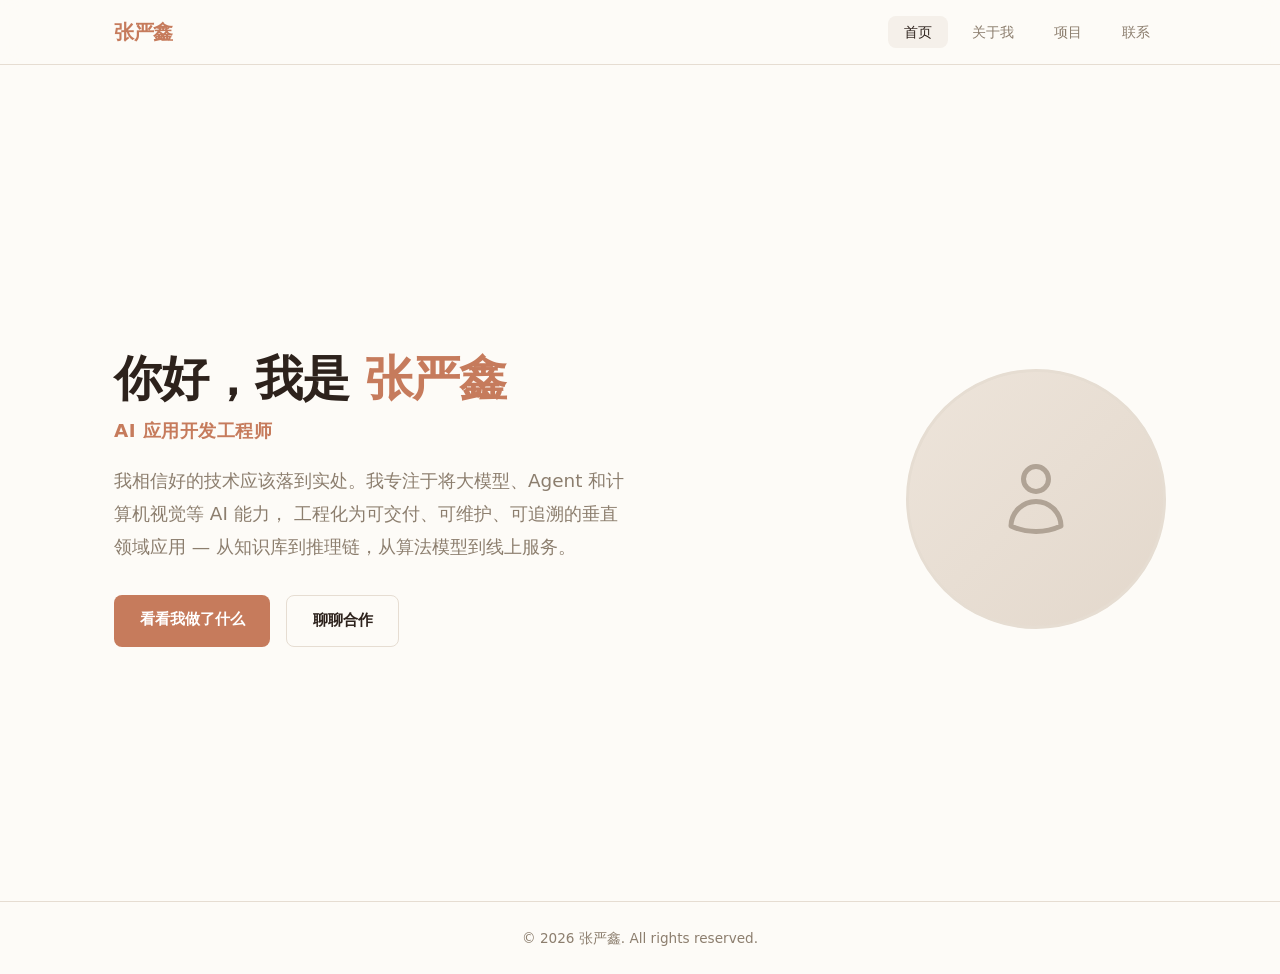
==== index.html @ 883439bf "Initial commit: personal portfolio website - Home page with bio and photo placeholder - About page w" ====
<!DOCTYPE html>
<html lang="zh-CN">
<head>
  <meta charset="UTF-8">
  <meta name="viewport" content="width=device-width, initial-scale=1.0">
  <title>张严鑫 — AI 应用开发工程师</title>
  <link rel="stylesheet" href="css/style.css">
</head>
<body>
  <nav class="navbar">
    <div class="nav-container">
      <a href="index.html" class="nav-logo">张严鑫</a>
      <ul class="nav-links">
        <li><a href="index.html" class="active">首页</a></li>
        <li><a href="about.html">关于我</a></li>
        <li><a href="projects.html">项目</a></li>
        <li><a href="contact.html">联系</a></li>
      </ul>
    </div>
  </nav>

  <main>
    <section class="hero">
      <div class="hero-content">
        <h1>你好，我是 <span class="highlight">张严鑫</span></h1>
        <p class="role">AI 应用开发工程师</p>
        <p class="subtitle">
          我相信好的技术应该落到实处。我专注于将大模型、Agent 和计算机视觉等 AI 能力，
          工程化为可交付、可维护、可追溯的垂直领域应用 — 从知识库到推理链，从算法模型到线上服务。
        </p>
        <div class="cta-buttons">
          <a href="projects.html" class="btn btn-primary">看看我做了什么</a>
          <a href="contact.html" class="btn btn-outline">聊聊合作</a>
        </div>
      </div>
      <div class="hero-photo">
        <div class="photo-placeholder">
          <svg xmlns="http://www.w3.org/2000/svg" fill="none" viewBox="0 0 24 24" stroke-width="1.5" stroke="currentColor">
            <path stroke-linecap="round" stroke-linejoin="round" d="M15.75 6a3.75 3.75 0 1 1-7.5 0 3.75 3.75 0 0 1 7.5 0ZM4.501 20.118a7.5 7.5 0 0 1 14.998 0A17.933 17.933 0 0 1 12 21.75c-2.676 0-5.216-.584-7.499-1.632Z" />
          </svg>
        </div>
      </div>
    </section>
  </main>

  <footer>
    <p>&copy; 2026 张严鑫. All rights reserved.</p>
  </footer>
</body>
</html>
---- css/style.css ----
/* ===== Reset & Base ===== */
*,
*::before,
*::after {
  margin: 0;
  padding: 0;
  box-sizing: border-box;
}

:root {
  --cream: #fdfbf7;
  --cream-dark: #f5f0ea;
  --surface: #ede4da;
  --surface-hover: #e3d8cc;
  --accent: #c67b5c;
  --accent-hover: #b56547;
  --accent-light: #d4845f;
  --text-primary: #2d221c;
  --text-secondary: #8c7e6e;
  --text-muted: #b0a395;
  --border: #e6ddd2;
  --radius: 8px;
  --transition: 0.2s ease;
}

html {
  scroll-behavior: smooth;
}

body {
  font-family: 'Inter', 'Segoe UI', 'PingFang SC', 'Microsoft YaHei', system-ui, -apple-system, sans-serif;
  background-color: var(--cream);
  color: var(--text-primary);
  line-height: 1.8;
  min-height: 100vh;
  display: flex;
  flex-direction: column;
}

/* ===== Navigation ===== */
.navbar {
  background-color: rgba(253, 251, 247, 0.9);
  backdrop-filter: blur(12px);
  border-bottom: 1px solid var(--border);
  position: sticky;
  top: 0;
  z-index: 100;
}

.nav-container {
  max-width: 1100px;
  margin: 0 auto;
  padding: 0 1.5rem;
  display: flex;
  align-items: center;
  justify-content: space-between;
  height: 64px;
}

.nav-logo {
  font-size: 1.25rem;
  font-weight: 700;
  color: var(--accent);
  text-decoration: none;
  letter-spacing: -0.5px;
}

.nav-links {
  display: flex;
  gap: 0.5rem;
  list-style: none;
}

.nav-links a {
  color: var(--text-secondary);
  text-decoration: none;
  padding: 0.5rem 1rem;
  border-radius: var(--radius);
  font-size: 0.9rem;
  font-weight: 500;
  transition: color var(--transition), background-color var(--transition);
}

.nav-links a:hover,
.nav-links a.active {
  color: var(--text-primary);
  background-color: var(--cream-dark);
}

/* ===== Main Content ===== */
main {
  flex: 1;
}

/* ===== Hero Section (Home) ===== */
.hero {
  max-width: 1100px;
  margin: 0 auto;
  padding: 6rem 1.5rem 4rem;
  display: flex;
  align-items: center;
  gap: 4rem;
  min-height: calc(100vh - 64px);
}

.hero-content {
  flex: 1;
}

.hero-content h1 {
  font-size: 3rem;
  font-weight: 800;
  line-height: 1.15;
  margin-bottom: 0.5rem;
  letter-spacing: -1px;
}

.hero-content h1 .highlight {
  color: var(--accent);
}

.hero-content .role {
  font-size: 1.15rem;
  color: var(--accent);
  font-weight: 600;
  margin-bottom: 1rem;
  letter-spacing: 0.5px;
  text-transform: uppercase;
}

.hero-content .subtitle {
  font-size: 1.15rem;
  color: var(--text-secondary);
  margin-bottom: 2rem;
  max-width: 520px;
}

.hero-content .cta-buttons {
  display: flex;
  gap: 1rem;
  flex-wrap: wrap;
}

.btn {
  display: inline-block;
  padding: 0.7rem 1.6rem;
  border-radius: var(--radius);
  font-size: 0.95rem;
  font-weight: 600;
  text-decoration: none;
  cursor: pointer;
  border: none;
  transition: background-color var(--transition), transform var(--transition);
}

.btn-primary {
  background-color: var(--accent);
  color: #fff;
}

.btn-primary:hover {
  background-color: var(--accent-hover);
  transform: translateY(-1px);
}

.btn-outline {
  background-color: transparent;
  color: var(--text-primary);
  border: 1px solid var(--border);
}

.btn-outline:hover {
  background-color: var(--cream-dark);
  transform: translateY(-1px);
}

/* Photo Placeholder */
.hero-photo {
  flex-shrink: 0;
}

.photo-placeholder {
  width: 260px;
  height: 260px;
  border-radius: 50%;
  background: linear-gradient(135deg, var(--surface), var(--surface-hover));
  border: 3px solid var(--border);
  display: flex;
  align-items: center;
  justify-content: center;
}

.photo-placeholder svg {
  width: 80px;
  height: 80px;
  color: var(--text-muted);
}

/* ===== Section Headers ===== */
.page-header {
  max-width: 1100px;
  margin: 0 auto;
  padding: 3rem 1.5rem 0;
}

.page-header h2 {
  font-size: 2rem;
  font-weight: 700;
  letter-spacing: -0.5px;
}

.page-header p {
  color: var(--text-secondary);
  margin-top: 0.5rem;
  max-width: 600px;
}

/* ===== Content Sections (About, Projects, Contact) ===== */
.content-section {
  max-width: 1100px;
  margin: 0 auto;
  padding: 3rem 1.5rem;
}

img {
  max-width: 100%;
  height: auto;
  display: block;
}

/* Prevent long strings from breaking layout */
h1, h2, h3, h4, p, a, .contact-info, .timeline-content, .project-card {
  overflow-wrap: break-word;
  word-break: break-word;
}

/* About */
.bio {
  max-width: 680px;
  margin-bottom: 3rem;
}

.bio p {
  font-size: 1.15rem;
  color: var(--text-secondary);
  line-height: 1.8;
}

.about-grid {
  display: grid;
  grid-template-columns: 1fr 1fr;
  gap: 3rem;
}

/* Skill categories */
.skill-categories {
  display: flex;
  flex-direction: column;
  gap: 1.25rem;
  margin-top: 1rem;
}

.skill-cat h4 {
  font-size: 0.85rem;
  font-weight: 600;
  color: var(--text-primary);
  margin-bottom: 0.4rem;
}

.skill-tags {
  display: flex;
  flex-wrap: wrap;
  gap: 0.5rem;
  margin-top: 1rem;
}

.skill-tag {
  background-color: var(--surface);
  color: var(--accent);
  padding: 0.35rem 0.9rem;
  border-radius: 999px;
  font-size: 0.85rem;
  font-weight: 500;
}

/* Timeline */
.timeline {
  position: relative;
  padding-left: 1.5rem;
  margin-top: 1rem;
}

.timeline::before {
  content: '';
  position: absolute;
  left: 0;
  top: 0.4rem;
  bottom: 0;
  width: 1px;
  background-color: var(--border);
}

.timeline-item {
  position: relative;
  padding-bottom: 2rem;
}

.timeline-item:last-child {
  padding-bottom: 0;
}

.timeline-dot {
  position: absolute;
  left: -1.9rem;
  top: 0.35rem;
  width: 10px;
  height: 10px;
  border-radius: 50%;
  background-color: var(--accent);
}

.timeline-date {
  font-size: 0.78rem;
  font-weight: 600;
  text-transform: uppercase;
  letter-spacing: 1px;
  color: var(--accent);
}

.timeline-content h4 {
  font-size: 1rem;
  margin: 0.15rem 0 0.1rem;
}

.timeline-org {
  font-size: 0.85rem;
  color: var(--text-muted);
  margin-bottom: 0.4rem;
}

.timeline-content p {
  font-size: 0.9rem;
  color: var(--text-secondary);
  line-height: 1.65;
}

/* Projects */
.project-grid {
  display: grid;
  grid-template-columns: repeat(3, 1fr);
  gap: 1.5rem;
}

.project-card {
  background-color: #fff;
  border: 1px solid var(--border);
  border-radius: var(--radius);
  overflow: hidden;
  transition: border-color var(--transition), box-shadow var(--transition);
}

.project-card:hover {
  border-color: var(--accent);
  box-shadow: 0 4px 20px rgba(0, 0, 0, 0.06);
}

.project-thumb {
  aspect-ratio: 4 / 3;
  background: linear-gradient(135deg, var(--cream-dark), var(--surface));
  display: flex;
  align-items: center;
  justify-content: center;
  overflow: hidden;
}

.project-thumb svg {
  width: 48px;
  height: 48px;
  color: var(--text-muted);
}

.project-thumb img {
  width: 100%;
  height: 100%;
  object-fit: cover;
  display: block;
}

.project-category {
  display: inline-block;
  margin: 1.25rem 1.5rem 0.5rem;
  font-size: 0.78rem;
  font-weight: 600;
  text-transform: uppercase;
  letter-spacing: 1px;
  color: var(--accent);
}

.project-card h3 {
  font-size: 1.1rem;
  margin: 0 1.5rem 0.5rem;
}

.project-card p {
  color: var(--text-secondary);
  font-size: 0.88rem;
  line-height: 1.75;
  margin: 0 1.5rem 1.25rem;
}

/* ===== Project Link (clickable card) ===== */
.project-link {
  text-decoration: none;
  color: inherit;
  display: block;
}

/* ===== Project Detail Page ===== */
.back-link {
  display: inline-block;
  color: var(--accent);
  text-decoration: none;
  font-size: 0.9rem;
  font-weight: 500;
  margin-bottom: 1rem;
  transition: color var(--transition);
}

.back-link:hover {
  color: var(--accent-hover);
}

.detail-category {
  display: inline-block;
  font-size: 0.78rem;
  font-weight: 600;
  text-transform: uppercase;
  letter-spacing: 1px;
  color: var(--accent);
  margin-bottom: 0.5rem;
}

.project-detail h3 {
  font-size: 1.35rem;
  font-weight: 700;
  margin: 2rem 0 0.75rem;
  padding-top: 1.5rem;
  border-top: 1px solid var(--border);
}

.project-detail h3:first-of-type {
  border-top: none;
  padding-top: 0;
  margin-top: 1.5rem;
}

.project-detail h4 {
  font-size: 1.05rem;
  font-weight: 600;
  margin: 1.5rem 0 0.5rem;
  color: var(--text-primary);
}

.project-detail p {
  color: var(--text-secondary);
  line-height: 1.85;
  margin-bottom: 1rem;
  max-width: 800px;
}

.project-detail code {
  background-color: var(--cream-dark);
  padding: 0.15em 0.45em;
  border-radius: 4px;
  font-size: 0.88em;
  font-family: 'JetBrains Mono', 'Fira Code', 'Consolas', monospace;
}

/* Architecture layers */
.arch-layers {
  display: flex;
  flex-direction: column;
  gap: 0.6rem;
  margin: 1rem 0 1.5rem;
}

.arch-layer {
  background-color: var(--cream-dark);
  border-left: 3px solid var(--accent);
  padding: 0.75rem 1rem;
  border-radius: 0 var(--radius) var(--radius) 0;
  font-size: 0.9rem;
  color: var(--text-secondary);
  line-height: 1.6;
}

.arch-layer strong {
  color: var(--text-primary);
}

/* Feature list */
.feature-list {
  list-style: none;
  padding: 0;
  margin: 1rem 0 1.5rem;
}

.feature-list li {
  position: relative;
  padding-left: 1.25rem;
  margin-bottom: 0.6rem;
  color: var(--text-secondary);
  font-size: 0.9rem;
  line-height: 1.7;
}

.feature-list li::before {
  content: '▸';
  position: absolute;
  left: 0;
  color: var(--accent);
  font-size: 0.8rem;
}

.feature-list li strong {
  color: var(--text-primary);
}

/* Tech stack section */
.tech-stack {
  margin-top: 2.5rem;
  padding-top: 1.5rem;
  border-top: 1px solid var(--border);
}

.tech-stack h3 {
  border-top: none;
  padding-top: 0;
  margin-top: 0;
}

/* ===== Contact Form ===== */
  display: grid;
  grid-template-columns: 1fr 1fr;
  gap: 3rem;
}

.contact-form {
  display: flex;
  flex-direction: column;
  gap: 1.25rem;
}

.form-group {
  display: flex;
  flex-direction: column;
  gap: 0.35rem;
}

.form-group label {
  font-size: 0.9rem;
  font-weight: 500;
  color: var(--text-secondary);
}

.form-group input,
.form-group textarea {
  background-color: #fff;
  border: 1px solid var(--border);
  border-radius: var(--radius);
  padding: 0.7rem 0.9rem;
  color: var(--text-primary);
  font-family: inherit;
  font-size: 0.95rem;
  transition: border-color var(--transition);
  outline: none;
}

.form-group input:focus,
.form-group textarea:focus {
  border-color: var(--accent);
}

.form-group textarea {
  resize: vertical;
  min-height: 120px;
}

.contact-info h3 {
  font-size: 1.1rem;
  margin-bottom: 1rem;
}

.contact-info p {
  color: var(--text-secondary);
  font-size: 0.9rem;
  margin-bottom: 0.6rem;
}

/* Form validation & feedback */
.form-error {
  font-size: 0.8rem;
  color: #d44;
  min-height: 0;
}

.input-error {
  border-color: #d44 !important;
}

.form-feedback {
  padding: 0.75rem 1rem;
  border-radius: var(--radius);
  font-size: 0.9rem;
  line-height: 1.5;
}

.feedback-success {
  background-color: #ecfdf5;
  color: #065f46;
  border: 1px solid #a7f3d0;
}

.feedback-error {
  background-color: #fef2f2;
  color: #991b1b;
  border: 1px solid #fecaca;
}

/* Submit button spinner */
.btn-spinner {
  display: none;
  width: 16px;
  height: 16px;
  border: 2px solid rgba(255, 255, 255, 0.4);
  border-top-color: #fff;
  border-radius: 50%;
  animation: spin 0.6s linear infinite;
  vertical-align: middle;
}

.btn-spinner.visible {
  display: inline-block;
}

@keyframes spin {
  to { transform: rotate(360deg); }
}

/* ===== Footer ===== */
footer {
  border-top: 1px solid var(--border);
  text-align: center;
  padding: 1.5rem;
  color: var(--text-secondary);
  font-size: 0.85rem;
}

/* ===== Responsive ===== */
/* Tablet: 2-column projects, smaller hero */
@media (max-width: 1024px) {
  .project-grid {
    grid-template-columns: repeat(2, 1fr);
  }
}

/* Mobile */
@media (max-width: 768px) {
  /* Navigation */
  .nav-container {
    flex-wrap: wrap;
    height: auto;
    padding: 0.75rem 1rem;
    gap: 0.5rem;
    justify-content: center;
  }

  .nav-links a {
    padding: 0.4rem 0.65rem;
    font-size: 0.82rem;
  }

  /* Hero */
  .hero {
    flex-direction: column-reverse;
    gap: 2rem;
    padding: 2.5rem 1rem;
    text-align: center;
    min-height: auto;
  }

  .hero-content h1 {
    font-size: 2rem;
  }

  .hero-content .role {
    font-size: 0.95rem;
  }

  .hero-content .subtitle {
    font-size: 1rem;
    margin-left: auto;
    margin-right: auto;
  }

  .hero-content .cta-buttons {
    justify-content: center;
  }

  .photo-placeholder {
    width: 160px;
    height: 160px;
  }

  /* Page header */
  .page-header {
    padding: 2rem 1rem 0;
  }

  .page-header h2 {
    font-size: 1.6rem;
  }

  /* Bio */
  .bio {
    margin-bottom: 2rem;
  }

  .bio p {
    font-size: 1rem;
  }

  /* Grids */
  .about-grid,
  .contact-grid {
    grid-template-columns: 1fr;
    gap: 2rem;
  }

  .project-grid {
    grid-template-columns: 1fr;
  }

  /* Content section */
  .content-section {
    padding: 2rem 1rem;
  }

  /* Contact form button */
  .contact-form .btn {
    width: 100%;
    text-align: center;
  }
}

/* Very small screens */
@media (max-width: 400px) {
  .hero-content h1 {
    font-size: 1.7rem;
  }

  .hero-content .cta-buttons {
    flex-direction: column;
    align-items: stretch;
  }

  .cta-buttons .btn {
    text-align: center;
  }

  .nav-links {
    gap: 0;
  }

  .nav-links a {
    padding: 0.4rem 0.5rem;
    font-size: 0.78rem;
  }
}
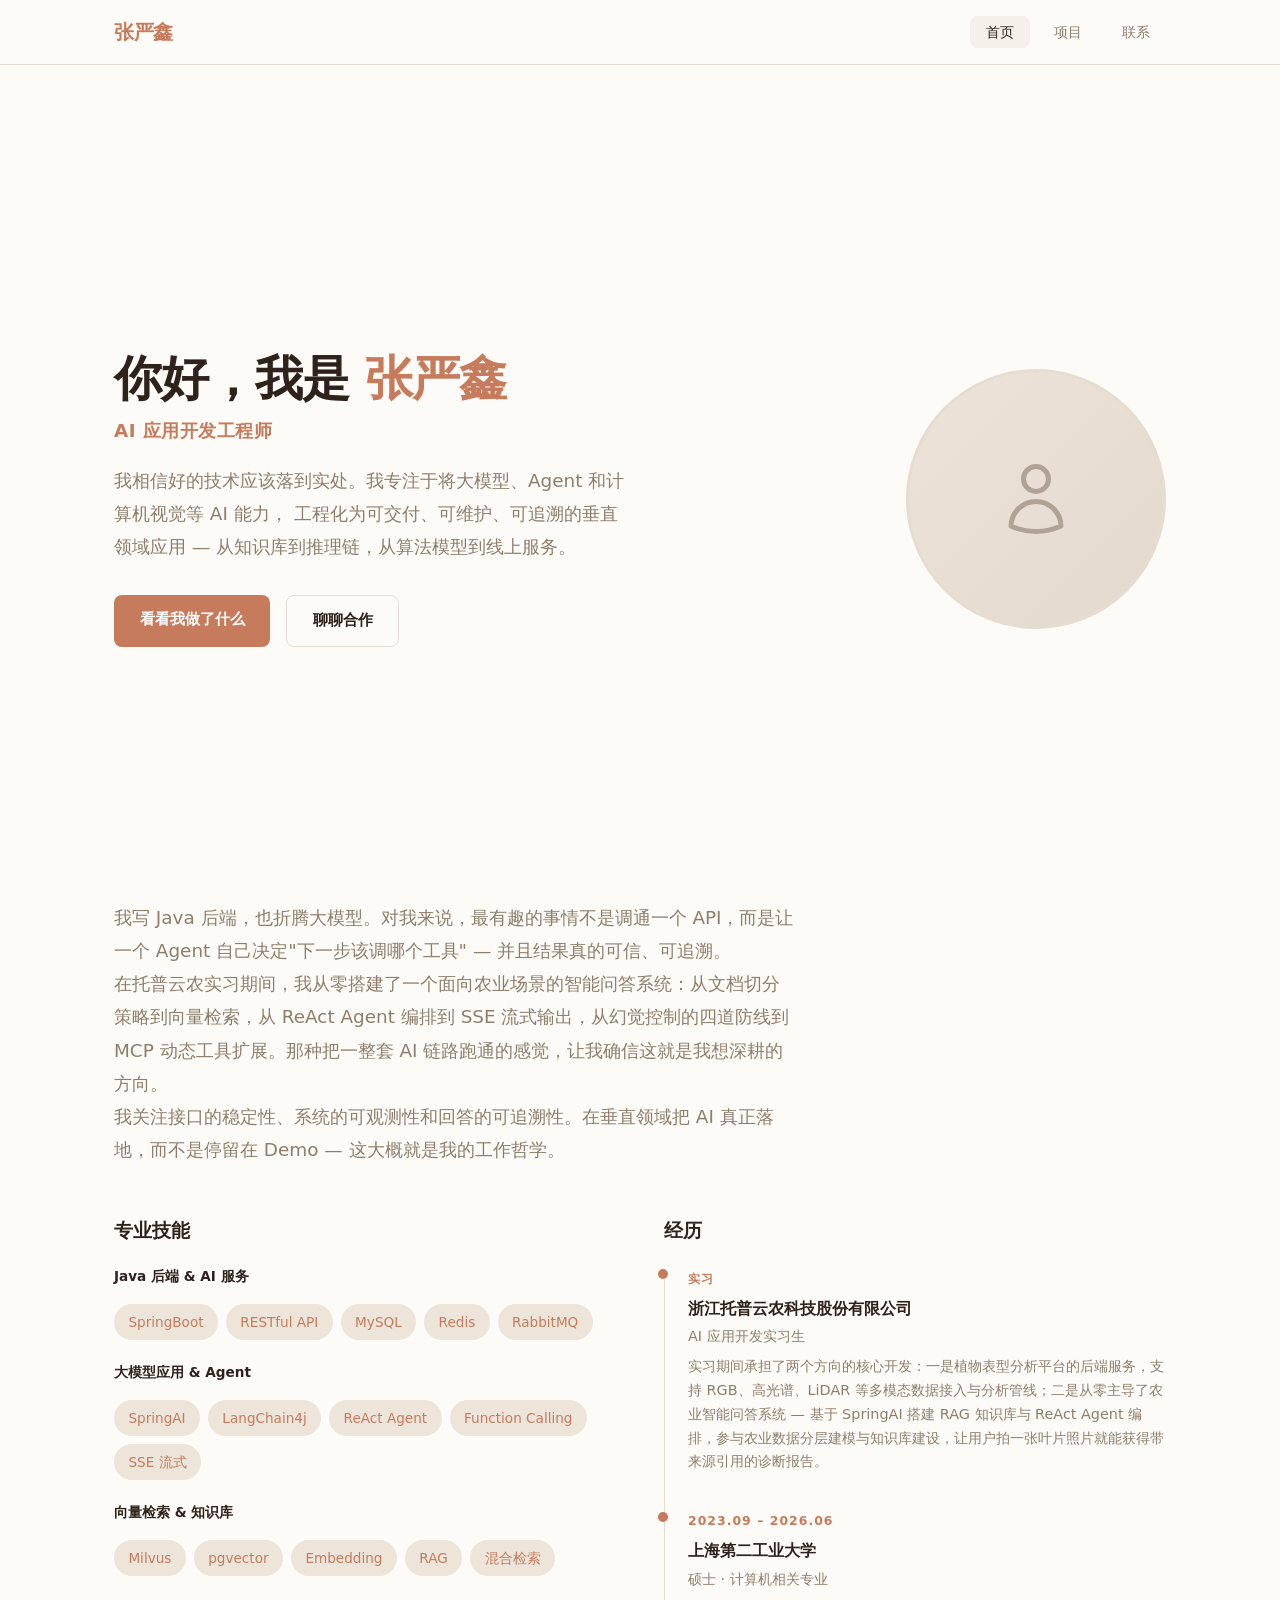
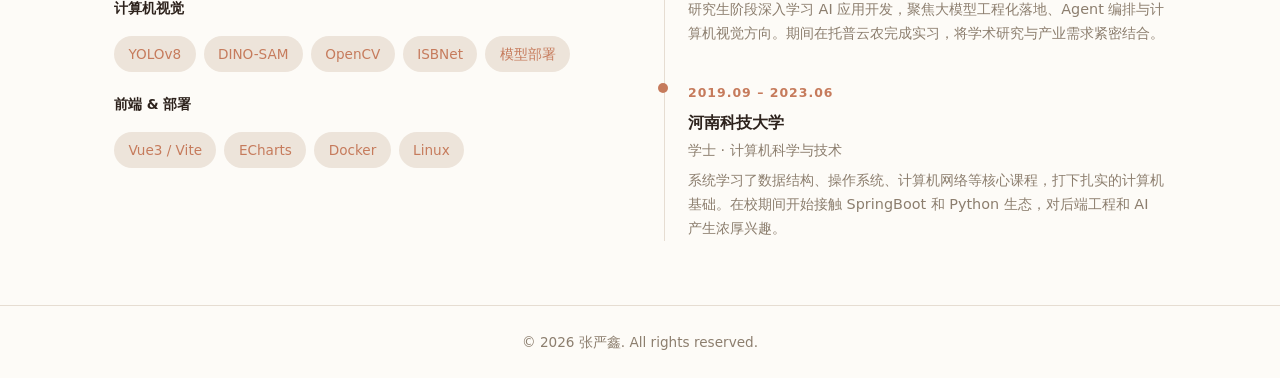
==== commit a4c59a29: "重构: 工程化文件架构 + 首页整合关于我 - CSS 模块化: 1×780行 → 4文件 (base/components/pages/responsive) - DRY 导航: navbar.js" ====
--- a/index.html
+++ b/index.html
@@ -3,23 +3,22 @@
 <head>
   <meta charset="UTF-8">
   <meta name="viewport" content="width=device-width, initial-scale=1.0">
+  <meta name="description" content="张严鑫 — AI 应用开发工程师，专注大模型工程化落地与 Agent 编排。">
+  <meta property="og:title" content="张严鑫 — AI 应用开发工程师">
+  <meta property="og:description" content="专注大模型工程化落地、Agent 编排与计算机视觉的 AI 应用开发工程师。">
+  <meta property="og:type" content="website">
   <title>张严鑫 — AI 应用开发工程师</title>
-  <link rel="stylesheet" href="css/style.css">
+  <link rel="icon" href="data:image/svg+xml,<svg xmlns='http://www.w3.org/2000/svg' viewBox='0 0 100 100'><text y='.9em' font-size='90'>💻</text></svg>">
+  <link rel="stylesheet" href="assets/css/base.css">
+  <link rel="stylesheet" href="assets/css/components.css">
+  <link rel="stylesheet" href="assets/css/pages.css">
+  <link rel="stylesheet" href="assets/css/responsive.css">
 </head>
 <body>
-  <nav class="navbar">
-    <div class="nav-container">
-      <a href="index.html" class="nav-logo">张严鑫</a>
-      <ul class="nav-links">
-        <li><a href="index.html" class="active">首页</a></li>
-        <li><a href="about.html">关于我</a></li>
-        <li><a href="projects.html">项目</a></li>
-        <li><a href="contact.html">联系</a></li>
-      </ul>
-    </div>
-  </nav>
+  <nav id="navbar" data-active="home"></nav>
 
   <main>
+    <!-- ====== Hero ====== -->
     <section class="hero">
       <div class="hero-content">
         <h1>你好，我是 <span class="highlight">张严鑫</span></h1>
@@ -29,8 +28,8 @@
           工程化为可交付、可维护、可追溯的垂直领域应用 — 从知识库到推理链，从算法模型到线上服务。
         </p>
         <div class="cta-buttons">
-          <a href="projects.html" class="btn btn-primary">看看我做了什么</a>
-          <a href="contact.html" class="btn btn-outline">聊聊合作</a>
+          <a href="pages/projects.html" class="btn btn-primary">看看我做了什么</a>
+          <a href="pages/contact.html" class="btn btn-outline">聊聊合作</a>
         </div>
       </div>
       <div class="hero-photo">
@@ -41,10 +40,121 @@
         </div>
       </div>
     </section>
+
+    <!-- ====== About ====== -->
+    <section class="about-section">
+      <div class="bio">
+        <p>我写 Java 后端，也折腾大模型。对我来说，最有趣的事情不是调通一个 API，而是让一个 Agent 自己决定"下一步该调哪个工具" — 并且结果真的可信、可追溯。</p>
+        <p>在托普云农实习期间，我从零搭建了一个面向农业场景的智能问答系统：从文档切分策略到向量检索，从 ReAct Agent 编排到 SSE 流式输出，从幻觉控制的四道防线到 MCP 动态工具扩展。那种把一整套 AI 链路跑通的感觉，让我确信这就是我想深耕的方向。</p>
+        <p>我关注接口的稳定性、系统的可观测性和回答的可追溯性。在垂直领域把 AI 真正落地，而不是停留在 Demo — 这大概就是我的工作哲学。</p>
+      </div>
+
+      <div class="about-grid">
+        <div>
+          <h3>专业技能</h3>
+          <div class="skill-categories">
+
+            <div class="skill-cat">
+              <h4>Java 后端 & AI 服务</h4>
+              <div class="skill-tags">
+                <span class="skill-tag">SpringBoot</span>
+                <span class="skill-tag">RESTful API</span>
+                <span class="skill-tag">MySQL</span>
+                <span class="skill-tag">Redis</span>
+                <span class="skill-tag">RabbitMQ</span>
+              </div>
+            </div>
+
+            <div class="skill-cat">
+              <h4>大模型应用 & Agent</h4>
+              <div class="skill-tags">
+                <span class="skill-tag">SpringAI</span>
+                <span class="skill-tag">LangChain4j</span>
+                <span class="skill-tag">ReAct Agent</span>
+                <span class="skill-tag">Function Calling</span>
+                <span class="skill-tag">SSE 流式</span>
+              </div>
+            </div>
+
+            <div class="skill-cat">
+              <h4>向量检索 & 知识库</h4>
+              <div class="skill-tags">
+                <span class="skill-tag">Milvus</span>
+                <span class="skill-tag">pgvector</span>
+                <span class="skill-tag">Embedding</span>
+                <span class="skill-tag">RAG</span>
+                <span class="skill-tag">混合检索</span>
+              </div>
+            </div>
+
+            <div class="skill-cat">
+              <h4>计算机视觉</h4>
+              <div class="skill-tags">
+                <span class="skill-tag">YOLOv8</span>
+                <span class="skill-tag">DINO-SAM</span>
+                <span class="skill-tag">OpenCV</span>
+                <span class="skill-tag">ISBNet</span>
+                <span class="skill-tag">模型部署</span>
+              </div>
+            </div>
+
+            <div class="skill-cat">
+              <h4>前端 & 部署</h4>
+              <div class="skill-tags">
+                <span class="skill-tag">Vue3 / Vite</span>
+                <span class="skill-tag">ECharts</span>
+                <span class="skill-tag">Docker</span>
+                <span class="skill-tag">Linux</span>
+              </div>
+            </div>
+
+          </div>
+        </div>
+
+        <div>
+          <h3>经历</h3>
+          <div class="timeline">
+
+            <div class="timeline-item">
+              <div class="timeline-dot"></div>
+              <div class="timeline-content">
+                <span class="timeline-date">实习</span>
+                <h4>浙江托普云农科技股份有限公司</h4>
+                <p class="timeline-org">AI 应用开发实习生</p>
+                <p>实习期间承担了两个方向的核心开发：一是植物表型分析平台的后端服务，支持 RGB、高光谱、LiDAR 等多模态数据接入与分析管线；二是从零主导了农业智能问答系统 — 基于 SpringAI 搭建 RAG 知识库与 ReAct Agent 编排，参与农业数据分层建模与知识库建设，让用户拍一张叶片照片就能获得带来源引用的诊断报告。</p>
+              </div>
+            </div>
+
+            <div class="timeline-item">
+              <div class="timeline-dot"></div>
+              <div class="timeline-content">
+                <span class="timeline-date">2023.09 – 2026.06</span>
+                <h4>上海第二工业大学</h4>
+                <p class="timeline-org">硕士 · 计算机相关专业</p>
+                <p>研究生阶段深入学习 AI 应用开发，聚焦大模型工程化落地、Agent 编排与计算机视觉方向。期间在托普云农完成实习，将学术研究与产业需求紧密结合。</p>
+              </div>
+            </div>
+
+            <div class="timeline-item">
+              <div class="timeline-dot"></div>
+              <div class="timeline-content">
+                <span class="timeline-date">2019.09 – 2023.06</span>
+                <h4>河南科技大学</h4>
+                <p class="timeline-org">学士 · 计算机科学与技术</p>
+                <p>系统学习了数据结构、操作系统、计算机网络等核心课程，打下扎实的计算机基础。在校期间开始接触 SpringBoot 和 Python 生态，对后端工程和 AI 产生浓厚兴趣。</p>
+              </div>
+            </div>
+
+          </div>
+        </div>
+      </div>
+    </section>
   </main>
 
   <footer>
     <p>&copy; 2026 张严鑫. All rights reserved.</p>
   </footer>
+
+  <script src="assets/js/navbar.js"></script>
 </body>
 </html>
--- a/assets/css/base.css
+++ b/assets/css/base.css
@@ -0,0 +1,57 @@
+/* ===== Reset ===== */
+*,
+*::before,
+*::after {
+  margin: 0;
+  padding: 0;
+  box-sizing: border-box;
+}
+
+/* ===== Design Tokens ===== */
+:root {
+  --cream: #fdfbf7;
+  --cream-dark: #f5f0ea;
+  --surface: #ede4da;
+  --surface-hover: #e3d8cc;
+  --accent: #c67b5c;
+  --accent-hover: #b56547;
+  --accent-light: #d4845f;
+  --text-primary: #2d221c;
+  --text-secondary: #8c7e6e;
+  --text-muted: #b0a395;
+  --border: #e6ddd2;
+  --radius: 8px;
+  --transition: 0.2s ease;
+}
+
+/* ===== Document Base ===== */
+html {
+  scroll-behavior: smooth;
+}
+
+body {
+  font-family: 'Inter', 'Segoe UI', 'PingFang SC', 'Microsoft YaHei', system-ui, -apple-system, sans-serif;
+  background-color: var(--cream);
+  color: var(--text-primary);
+  line-height: 1.8;
+  min-height: 100vh;
+  display: flex;
+  flex-direction: column;
+}
+
+main {
+  flex: 1;
+}
+
+img {
+  max-width: 100%;
+  height: auto;
+  display: block;
+}
+
+/* Prevent long strings from breaking layout */
+h1, h2, h3, h4, p, a,
+.contact-info, .timeline-content, .project-card {
+  overflow-wrap: break-word;
+  word-break: break-word;
+}
--- a/assets/css/components.css
+++ b/assets/css/components.css
@@ -0,0 +1,389 @@
+/* ===== Navigation ===== */
+.navbar {
+  background-color: rgba(253, 251, 247, 0.9);
+  backdrop-filter: blur(12px);
+  border-bottom: 1px solid var(--border);
+  position: sticky;
+  top: 0;
+  z-index: 100;
+}
+
+.nav-container {
+  max-width: 1100px;
+  margin: 0 auto;
+  padding: 0 1.5rem;
+  display: flex;
+  align-items: center;
+  justify-content: space-between;
+  height: 64px;
+}
+
+.nav-logo {
+  font-size: 1.25rem;
+  font-weight: 700;
+  color: var(--accent);
+  text-decoration: none;
+  letter-spacing: -0.5px;
+}
+
+.nav-links {
+  display: flex;
+  gap: 0.5rem;
+  list-style: none;
+}
+
+.nav-links a {
+  color: var(--text-secondary);
+  text-decoration: none;
+  padding: 0.5rem 1rem;
+  border-radius: var(--radius);
+  font-size: 0.9rem;
+  font-weight: 500;
+  transition: color var(--transition), background-color var(--transition);
+}
+
+.nav-links a:hover,
+.nav-links a.active {
+  color: var(--text-primary);
+  background-color: var(--cream-dark);
+}
+
+/* ===== Buttons ===== */
+.btn {
+  display: inline-block;
+  padding: 0.7rem 1.6rem;
+  border-radius: var(--radius);
+  font-size: 0.95rem;
+  font-weight: 600;
+  text-decoration: none;
+  cursor: pointer;
+  border: none;
+  transition: background-color var(--transition), transform var(--transition);
+}
+
+.btn-primary {
+  background-color: var(--accent);
+  color: #fff;
+}
+
+.btn-primary:hover {
+  background-color: var(--accent-hover);
+  transform: translateY(-1px);
+}
+
+.btn-outline {
+  background-color: transparent;
+  color: var(--text-primary);
+  border: 1px solid var(--border);
+}
+
+.btn-outline:hover {
+  background-color: var(--cream-dark);
+  transform: translateY(-1px);
+}
+
+/* ===== Photo Placeholder ===== */
+.photo-placeholder {
+  width: 260px;
+  height: 260px;
+  border-radius: 50%;
+  background: linear-gradient(135deg, var(--surface), var(--surface-hover));
+  border: 3px solid var(--border);
+  display: flex;
+  align-items: center;
+  justify-content: center;
+}
+
+.photo-placeholder svg {
+  width: 80px;
+  height: 80px;
+  color: var(--text-muted);
+}
+
+/* ===== Skill Tags ===== */
+.skill-tags {
+  display: flex;
+  flex-wrap: wrap;
+  gap: 0.5rem;
+  margin-top: 1rem;
+}
+
+.skill-tag {
+  background-color: var(--surface);
+  color: var(--accent);
+  padding: 0.35rem 0.9rem;
+  border-radius: 999px;
+  font-size: 0.85rem;
+  font-weight: 500;
+}
+
+/* ===== Timeline ===== */
+.timeline {
+  position: relative;
+  padding-left: 1.5rem;
+  margin-top: 1rem;
+}
+
+.timeline::before {
+  content: '';
+  position: absolute;
+  left: 0;
+  top: 0.4rem;
+  bottom: 0;
+  width: 1px;
+  background-color: var(--border);
+}
+
+.timeline-item {
+  position: relative;
+  padding-bottom: 2rem;
+}
+
+.timeline-item:last-child {
+  padding-bottom: 0;
+}
+
+.timeline-dot {
+  position: absolute;
+  left: -1.9rem;
+  top: 0.35rem;
+  width: 10px;
+  height: 10px;
+  border-radius: 50%;
+  background-color: var(--accent);
+}
+
+.timeline-date {
+  font-size: 0.78rem;
+  font-weight: 600;
+  text-transform: uppercase;
+  letter-spacing: 1px;
+  color: var(--accent);
+}
+
+.timeline-content h4 {
+  font-size: 1rem;
+  margin: 0.15rem 0 0.1rem;
+}
+
+.timeline-org {
+  font-size: 0.85rem;
+  color: var(--text-muted);
+  margin-bottom: 0.4rem;
+}
+
+.timeline-content p {
+  font-size: 0.9rem;
+  color: var(--text-secondary);
+  line-height: 1.65;
+}
+
+/* ===== Project Card ===== */
+.project-card {
+  background-color: #fff;
+  border: 1px solid var(--border);
+  border-radius: var(--radius);
+  overflow: hidden;
+  transition: border-color var(--transition), box-shadow var(--transition);
+}
+
+.project-card:hover {
+  border-color: var(--accent);
+  box-shadow: 0 4px 20px rgba(0, 0, 0, 0.06);
+}
+
+.project-thumb {
+  aspect-ratio: 4 / 3;
+  background: linear-gradient(135deg, var(--cream-dark), var(--surface));
+  display: flex;
+  align-items: center;
+  justify-content: center;
+  overflow: hidden;
+}
+
+.project-thumb svg {
+  width: 48px;
+  height: 48px;
+  color: var(--text-muted);
+}
+
+.project-thumb img {
+  width: 100%;
+  height: 100%;
+  object-fit: cover;
+  display: block;
+}
+
+.project-category {
+  display: inline-block;
+  margin: 1.25rem 1.5rem 0.5rem;
+  font-size: 0.78rem;
+  font-weight: 600;
+  text-transform: uppercase;
+  letter-spacing: 1px;
+  color: var(--accent);
+}
+
+.project-card h3 {
+  font-size: 1.1rem;
+  margin: 0 1.5rem 0.5rem;
+}
+
+.project-card p {
+  color: var(--text-secondary);
+  font-size: 0.88rem;
+  line-height: 1.75;
+  margin: 0 1.5rem 1.25rem;
+}
+
+/* ===== Project Link ===== */
+.project-link {
+  text-decoration: none;
+  color: inherit;
+  display: block;
+}
+
+/* ===== Architecture Layers ===== */
+.arch-layers {
+  display: flex;
+  flex-direction: column;
+  gap: 0.6rem;
+  margin: 1rem 0 1.5rem;
+}
+
+.arch-layer {
+  background-color: var(--cream-dark);
+  border-left: 3px solid var(--accent);
+  padding: 0.75rem 1rem;
+  border-radius: 0 var(--radius) var(--radius) 0;
+  font-size: 0.9rem;
+  color: var(--text-secondary);
+  line-height: 1.6;
+}
+
+.arch-layer strong {
+  color: var(--text-primary);
+}
+
+/* ===== Feature List ===== */
+.feature-list {
+  list-style: none;
+  padding: 0;
+  margin: 1rem 0 1.5rem;
+}
+
+.feature-list li {
+  position: relative;
+  padding-left: 1.25rem;
+  margin-bottom: 0.6rem;
+  color: var(--text-secondary);
+  font-size: 0.9rem;
+  line-height: 1.7;
+}
+
+.feature-list li::before {
+  content: '▸';
+  position: absolute;
+  left: 0;
+  color: var(--accent);
+  font-size: 0.8rem;
+}
+
+.feature-list li strong {
+  color: var(--text-primary);
+}
+
+/* ===== Form Elements ===== */
+.form-group {
+  display: flex;
+  flex-direction: column;
+  gap: 0.35rem;
+}
+
+.form-group label {
+  font-size: 0.9rem;
+  font-weight: 500;
+  color: var(--text-secondary);
+}
+
+.form-group input,
+.form-group textarea {
+  background-color: #fff;
+  border: 1px solid var(--border);
+  border-radius: var(--radius);
+  padding: 0.7rem 0.9rem;
+  color: var(--text-primary);
+  font-family: inherit;
+  font-size: 0.95rem;
+  transition: border-color var(--transition);
+  outline: none;
+}
+
+.form-group input:focus,
+.form-group textarea:focus {
+  border-color: var(--accent);
+}
+
+.form-group textarea {
+  resize: vertical;
+  min-height: 120px;
+}
+
+/* --- Form validation & feedback --- */
+.form-error {
+  font-size: 0.8rem;
+  color: #d44;
+  min-height: 0;
+}
+
+.input-error {
+  border-color: #d44 !important;
+}
+
+.form-feedback {
+  padding: 0.75rem 1rem;
+  border-radius: var(--radius);
+  font-size: 0.9rem;
+  line-height: 1.5;
+}
+
+.feedback-success {
+  background-color: #ecfdf5;
+  color: #065f46;
+  border: 1px solid #a7f3d0;
+}
+
+.feedback-error {
+  background-color: #fef2f2;
+  color: #991b1b;
+  border: 1px solid #fecaca;
+}
+
+/* --- Spinner --- */
+.btn-spinner {
+  display: none;
+  width: 16px;
+  height: 16px;
+  border: 2px solid rgba(255, 255, 255, 0.4);
+  border-top-color: #fff;
+  border-radius: 50%;
+  animation: spin 0.6s linear infinite;
+  vertical-align: middle;
+}
+
+.btn-spinner.visible {
+  display: inline-block;
+}
+
+@keyframes spin {
+  to { transform: rotate(360deg); }
+}
+
+/* ===== Footer ===== */
+footer {
+  border-top: 1px solid var(--border);
+  text-align: center;
+  padding: 1.5rem;
+  color: var(--text-secondary);
+  font-size: 0.85rem;
+}
--- a/assets/css/pages.css
+++ b/assets/css/pages.css
@@ -0,0 +1,222 @@
+/* ===== Hero Section (Home) ===== */
+.hero {
+  max-width: 1100px;
+  margin: 0 auto;
+  padding: 6rem 1.5rem 4rem;
+  display: flex;
+  align-items: center;
+  gap: 4rem;
+  min-height: calc(100vh - 64px);
+}
+
+.hero-content {
+  flex: 1;
+}
+
+.hero-content h1 {
+  font-size: 3rem;
+  font-weight: 800;
+  line-height: 1.15;
+  margin-bottom: 0.5rem;
+  letter-spacing: -1px;
+}
+
+.hero-content h1 .highlight {
+  color: var(--accent);
+}
+
+.hero-content .role {
+  font-size: 1.15rem;
+  color: var(--accent);
+  font-weight: 600;
+  margin-bottom: 1rem;
+  letter-spacing: 0.5px;
+  text-transform: uppercase;
+}
+
+.hero-content .subtitle {
+  font-size: 1.15rem;
+  color: var(--text-secondary);
+  margin-bottom: 2rem;
+  max-width: 520px;
+}
+
+.hero-content .cta-buttons {
+  display: flex;
+  gap: 1rem;
+  flex-wrap: wrap;
+}
+
+.hero-photo {
+  flex-shrink: 0;
+}
+
+/* ===== Homepage About Section ===== */
+.about-section {
+  max-width: 1100px;
+  margin: 0 auto;
+  padding: 0 1.5rem 4rem;
+}
+
+/* ===== Section Headers ===== */
+.page-header {
+  max-width: 1100px;
+  margin: 0 auto;
+  padding: 3rem 1.5rem 0;
+}
+
+.page-header h2 {
+  font-size: 2rem;
+  font-weight: 700;
+  letter-spacing: -0.5px;
+}
+
+.page-header p {
+  color: var(--text-secondary);
+  margin-top: 0.5rem;
+  max-width: 600px;
+}
+
+/* ===== Content Sections ===== */
+.content-section {
+  max-width: 1100px;
+  margin: 0 auto;
+  padding: 3rem 1.5rem;
+}
+
+/* ===== About Page ===== */
+.bio {
+  max-width: 680px;
+  margin-bottom: 3rem;
+}
+
+.bio p {
+  font-size: 1.15rem;
+  color: var(--text-secondary);
+  line-height: 1.8;
+}
+
+.about-grid {
+  display: grid;
+  grid-template-columns: 1fr 1fr;
+  gap: 3rem;
+}
+
+.skill-categories {
+  display: flex;
+  flex-direction: column;
+  gap: 1.25rem;
+  margin-top: 1rem;
+}
+
+.skill-cat h4 {
+  font-size: 0.85rem;
+  font-weight: 600;
+  color: var(--text-primary);
+  margin-bottom: 0.4rem;
+}
+
+/* ===== Projects Grid ===== */
+.project-grid {
+  display: grid;
+  grid-template-columns: repeat(3, 1fr);
+  gap: 1.5rem;
+}
+
+/* ===== Project Detail Page ===== */
+.back-link {
+  display: inline-block;
+  color: var(--accent);
+  text-decoration: none;
+  font-size: 0.9rem;
+  font-weight: 500;
+  margin-bottom: 1rem;
+  transition: color var(--transition);
+}
+
+.back-link:hover {
+  color: var(--accent-hover);
+}
+
+.detail-category {
+  display: inline-block;
+  font-size: 0.78rem;
+  font-weight: 600;
+  text-transform: uppercase;
+  letter-spacing: 1px;
+  color: var(--accent);
+  margin-bottom: 0.5rem;
+}
+
+.project-detail h3 {
+  font-size: 1.35rem;
+  font-weight: 700;
+  margin: 2rem 0 0.75rem;
+  padding-top: 1.5rem;
+  border-top: 1px solid var(--border);
+}
+
+.project-detail h3:first-of-type {
+  border-top: none;
+  padding-top: 0;
+  margin-top: 1.5rem;
+}
+
+.project-detail h4 {
+  font-size: 1.05rem;
+  font-weight: 600;
+  margin: 1.5rem 0 0.5rem;
+  color: var(--text-primary);
+}
+
+.project-detail p {
+  color: var(--text-secondary);
+  line-height: 1.85;
+  margin-bottom: 1rem;
+  max-width: 800px;
+}
+
+.project-detail code {
+  background-color: var(--cream-dark);
+  padding: 0.15em 0.45em;
+  border-radius: 4px;
+  font-size: 0.88em;
+  font-family: 'JetBrains Mono', 'Fira Code', 'Consolas', monospace;
+}
+
+/* ===== Tech Stack Section ===== */
+.tech-stack {
+  margin-top: 2.5rem;
+  padding-top: 1.5rem;
+  border-top: 1px solid var(--border);
+}
+
+.tech-stack h3 {
+  border-top: none;
+  padding-top: 0;
+  margin-top: 0;
+}
+
+/* ===== Contact Page ===== */
+.contact-grid {
+  display: grid;
+  grid-template-columns: 1fr 1fr;
+  gap: 3rem;
+}
+
+.contact-form {
+  display: flex;
+  flex-direction: column;
+  gap: 1.25rem;
+}
+
+.contact-info h3 {
+  font-size: 1.1rem;
+  margin-bottom: 1rem;
+}
+
+.contact-info p {
+  color: var(--text-secondary);
+  font-size: 0.9rem;
+  margin-bottom: 0.6rem;
+}
--- a/assets/css/responsive.css
+++ b/assets/css/responsive.css
@@ -0,0 +1,120 @@
+/* ===== Tablet: 2-column projects, smaller hero ===== */
+@media (max-width: 1024px) {
+  .project-grid {
+    grid-template-columns: repeat(2, 1fr);
+  }
+}
+
+/* ===== Mobile ===== */
+@media (max-width: 768px) {
+  /* Navigation */
+  .nav-container {
+    flex-wrap: wrap;
+    height: auto;
+    padding: 0.75rem 1rem;
+    gap: 0.5rem;
+    justify-content: center;
+  }
+
+  .nav-links a {
+    padding: 0.4rem 0.65rem;
+    font-size: 0.82rem;
+  }
+
+  /* Hero */
+  .hero {
+    flex-direction: column-reverse;
+    gap: 2rem;
+    padding: 2.5rem 1rem;
+    text-align: center;
+    min-height: auto;
+  }
+
+  .hero-content h1 {
+    font-size: 2rem;
+  }
+
+  .hero-content .role {
+    font-size: 0.95rem;
+  }
+
+  .hero-content .subtitle {
+    font-size: 1rem;
+    margin-left: auto;
+    margin-right: auto;
+  }
+
+  .hero-content .cta-buttons {
+    justify-content: center;
+  }
+
+  .photo-placeholder {
+    width: 160px;
+    height: 160px;
+  }
+
+  /* Page header */
+  .page-header {
+    padding: 2rem 1rem 0;
+  }
+
+  .page-header h2 {
+    font-size: 1.6rem;
+  }
+
+  /* Bio */
+  .bio {
+    margin-bottom: 2rem;
+  }
+
+  .bio p {
+    font-size: 1rem;
+  }
+
+  /* Grids */
+  .about-grid,
+  .contact-grid {
+    grid-template-columns: 1fr;
+    gap: 2rem;
+  }
+
+  .project-grid {
+    grid-template-columns: 1fr;
+  }
+
+  /* Content section */
+  .content-section {
+    padding: 2rem 1rem;
+  }
+
+  /* Contact form button */
+  .contact-form .btn {
+    width: 100%;
+    text-align: center;
+  }
+}
+
+/* ===== Very small screens ===== */
+@media (max-width: 400px) {
+  .hero-content h1 {
+    font-size: 1.7rem;
+  }
+
+  .hero-content .cta-buttons {
+    flex-direction: column;
+    align-items: stretch;
+  }
+
+  .cta-buttons .btn {
+    text-align: center;
+  }
+
+  .nav-links {
+    gap: 0;
+  }
+
+  .nav-links a {
+    padding: 0.4rem 0.5rem;
+    font-size: 0.78rem;
+  }
+}
